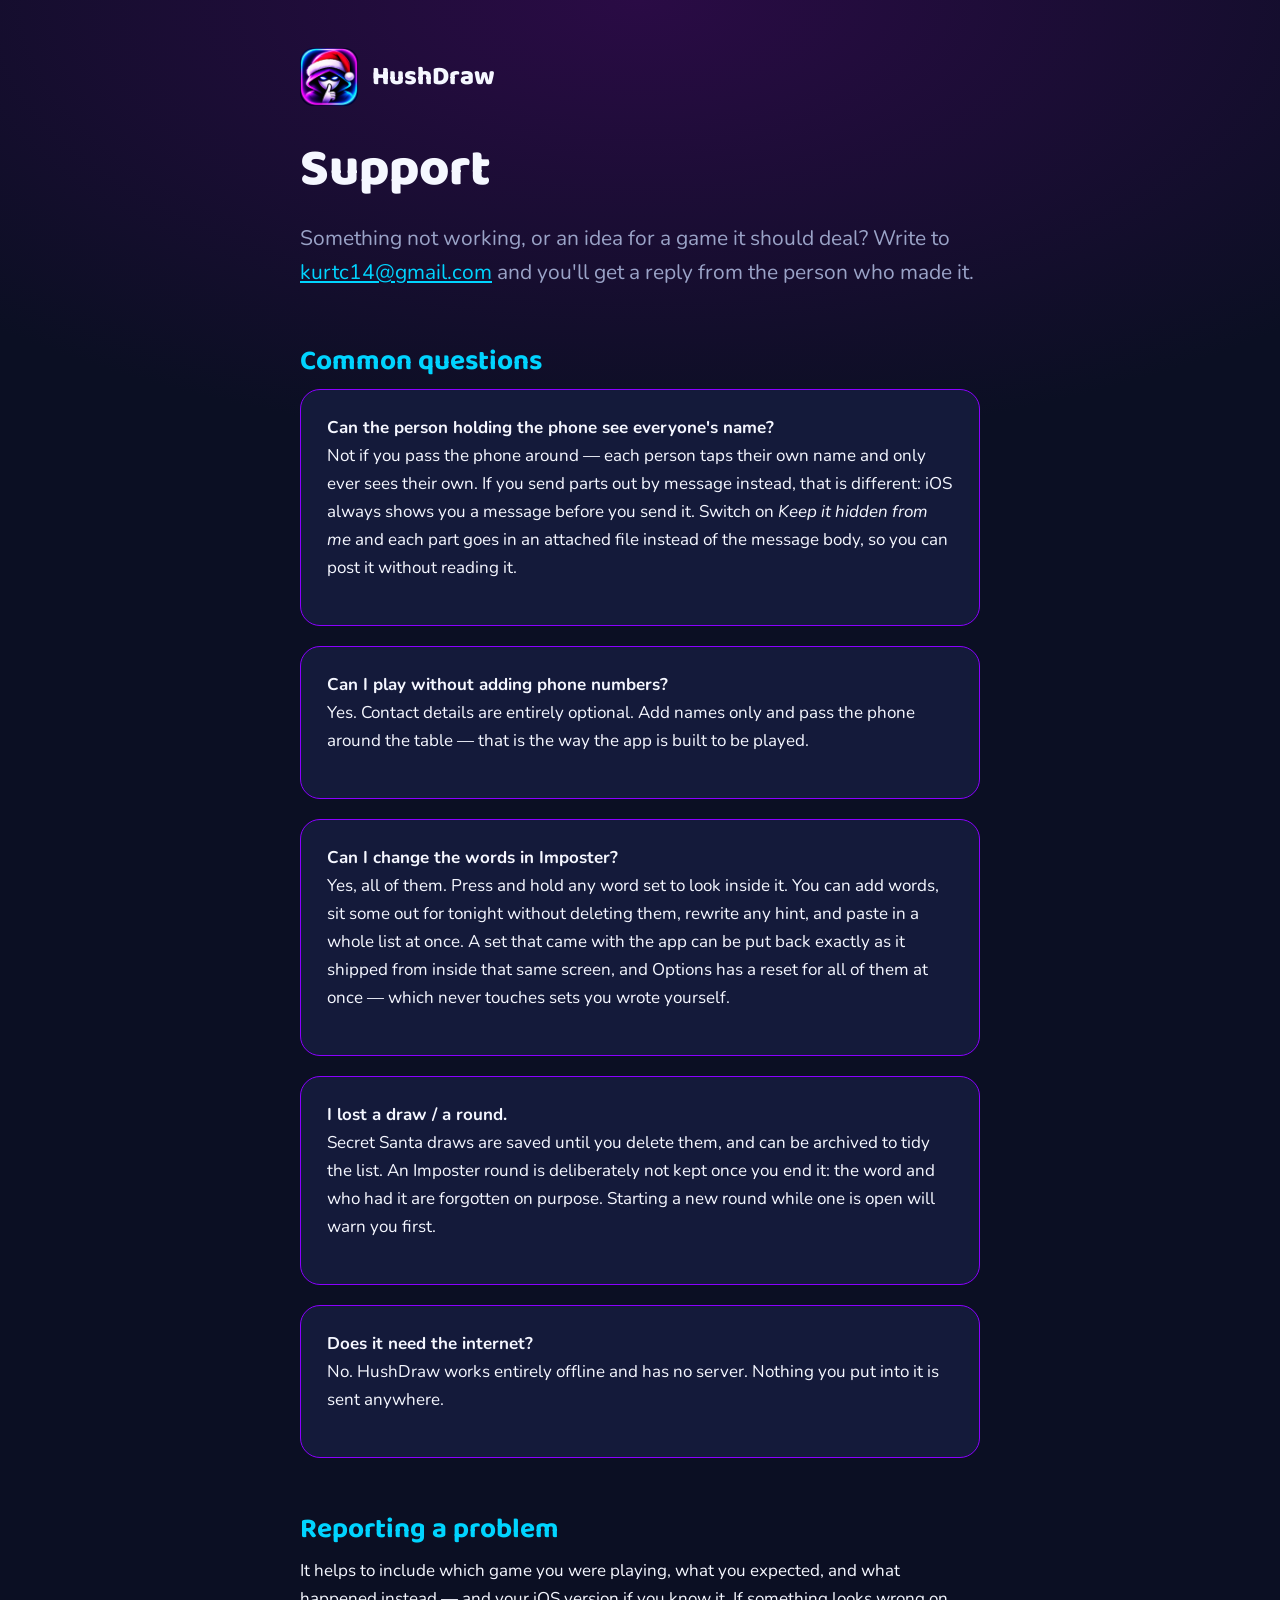
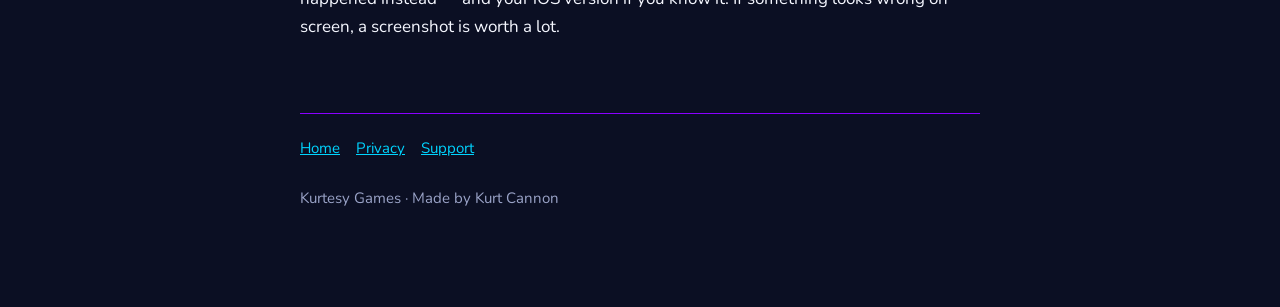
==== support.html @ d3ac8ffa "HushDraw site: privacy policy, support and landing page Privacy policy written against what the app " ====
<!doctype html>
<html lang="en">
<head>
<meta charset="utf-8">
<meta name="viewport" content="width=device-width,initial-scale=1">
<link rel="preconnect" href="https://fonts.googleapis.com">
<link rel="preconnect" href="https://fonts.gstatic.com" crossorigin>
<link href="https://fonts.googleapis.com/css2?family=Baloo+2:wght@600;700;800&family=Nunito:wght@400;600;700&display=swap" rel="stylesheet">
<link rel="stylesheet" href="shared.css">
<link rel="icon" href="icon.png">
<title>Support &middot; HushDraw</title>
</head>
<body><div class="wrap">
<header class="top"><img src="icon.png" alt=""><b>HushDraw</b></header>
<h1>Support</h1>

<p class="lede">Something not working, or an idea for a game it should deal? Write to
<a href="mailto:kurtc14@gmail.com">kurtc14@gmail.com</a> and you'll get a reply from the
person who made it.</p>

<h2>Common questions</h2>

<div class="card">
<p><strong>Can the person holding the phone see everyone's name?</strong><br>
Not if you pass the phone around &mdash; each person taps their own name and only ever sees
their own. If you send parts out by message instead, that is different: iOS always shows you
a message before you send it. Switch on <em>Keep it hidden from me</em> and each part goes in
an attached file instead of the message body, so you can post it without reading it.</p>
</div>

<div class="card">
<p><strong>Can I play without adding phone numbers?</strong><br>
Yes. Contact details are entirely optional. Add names only and pass the phone around the
table &mdash; that is the way the app is built to be played.</p>
</div>

<div class="card">
<p><strong>Can I change the words in Imposter?</strong><br>
Yes, all of them. Press and hold any word set to look inside it. You can add words, sit some
out for tonight without deleting them, rewrite any hint, and paste in a whole list at once.
A set that came with the app can be put back exactly as it shipped from inside that same
screen, and Options has a reset for all of them at once &mdash; which never touches sets you
wrote yourself.</p>
</div>

<div class="card">
<p><strong>I lost a draw / a round.</strong><br>
Secret Santa draws are saved until you delete them, and can be archived to tidy the list.
An Imposter round is deliberately not kept once you end it: the word and who had it are
forgotten on purpose. Starting a new round while one is open will warn you first.</p>
</div>

<div class="card">
<p><strong>Does it need the internet?</strong><br>
No. HushDraw works entirely offline and has no server. Nothing you put into it is sent
anywhere.</p>
</div>

<h2>Reporting a problem</h2>
<p>It helps to include which game you were playing, what you expected, and what happened
instead &mdash; and your iOS version if you know it. If something looks wrong on screen, a
screenshot is worth a lot.</p>

<footer><a href="./">Home</a><a href="privacy.html">Privacy</a><a href="support.html">Support</a><br><br>Kurtesy Games &middot; Made by Kurt Cannon</footer>
</div></body></html>
---- shared.css ----
/* HushDraw's own Neon Mystery palette, so the site and the app read as one thing. */
:root{
  --bg:#0B0F23; --surface:#141A3A; --ink:#F5F7FF; --muted:#9AA3C7;
  --accent:#00D4FF; --hot:#FF00B8; --edge:#8A00FF; --tile:#1A2145;
}
*{box-sizing:border-box}
html{-webkit-text-size-adjust:100%}
body{
  margin:0; color:var(--ink);
  background:var(--bg);
  background-image:radial-gradient(120% 80% at 50% 0%, #2A0B45 0%, #0B0F23 62%);
  background-attachment:fixed;
  font:400 17px/1.65 Nunito,system-ui,-apple-system,"Segoe UI",sans-serif;
}
.wrap{max-width:720px; margin:0 auto; padding:48px 20px 96px}
h1,h2,h3{font-family:"Baloo 2",Nunito,system-ui,sans-serif; line-height:1.15; margin:0 0 .4em}
h1{font-size:clamp(34px,7vw,52px); font-weight:800}
h2{font-size:clamp(22px,4vw,28px); font-weight:700; margin-top:2em; color:var(--accent)}
p{margin:0 0 1.1em}
a{color:var(--accent)}
.lede{font-size:clamp(18px,2.6vw,21px); color:var(--muted)}
.card{background:var(--surface); border:1px solid var(--edge); border-radius:20px; padding:24px 26px; margin:0 0 20px}
.meta{color:var(--muted); font-size:15px}
ul{padding-left:1.2em} li{margin:.35em 0}
header.top{display:flex; align-items:center; gap:14px; margin-bottom:34px}
header.top img{width:58px; height:58px; border-radius:14px; display:block}
header.top b{font-family:"Baloo 2",sans-serif; font-size:26px; font-weight:800}
.games{display:grid; gap:14px; grid-template-columns:repeat(auto-fit,minmax(220px,1fr)); padding:0; list-style:none}
.games li{background:var(--tile); border:1px solid var(--edge); border-radius:16px; padding:18px 20px; margin:0}
.games b{display:block; font-family:"Baloo 2",sans-serif; font-size:19px; margin-bottom:4px}
.games span{color:var(--muted); font-size:15px}
.soon{color:var(--hot); font-size:13px; font-weight:700; letter-spacing:.08em; text-transform:uppercase}
footer{margin-top:72px; padding-top:22px; border-top:1px solid var(--edge); color:var(--muted); font-size:15px}
footer a{margin-right:16px}
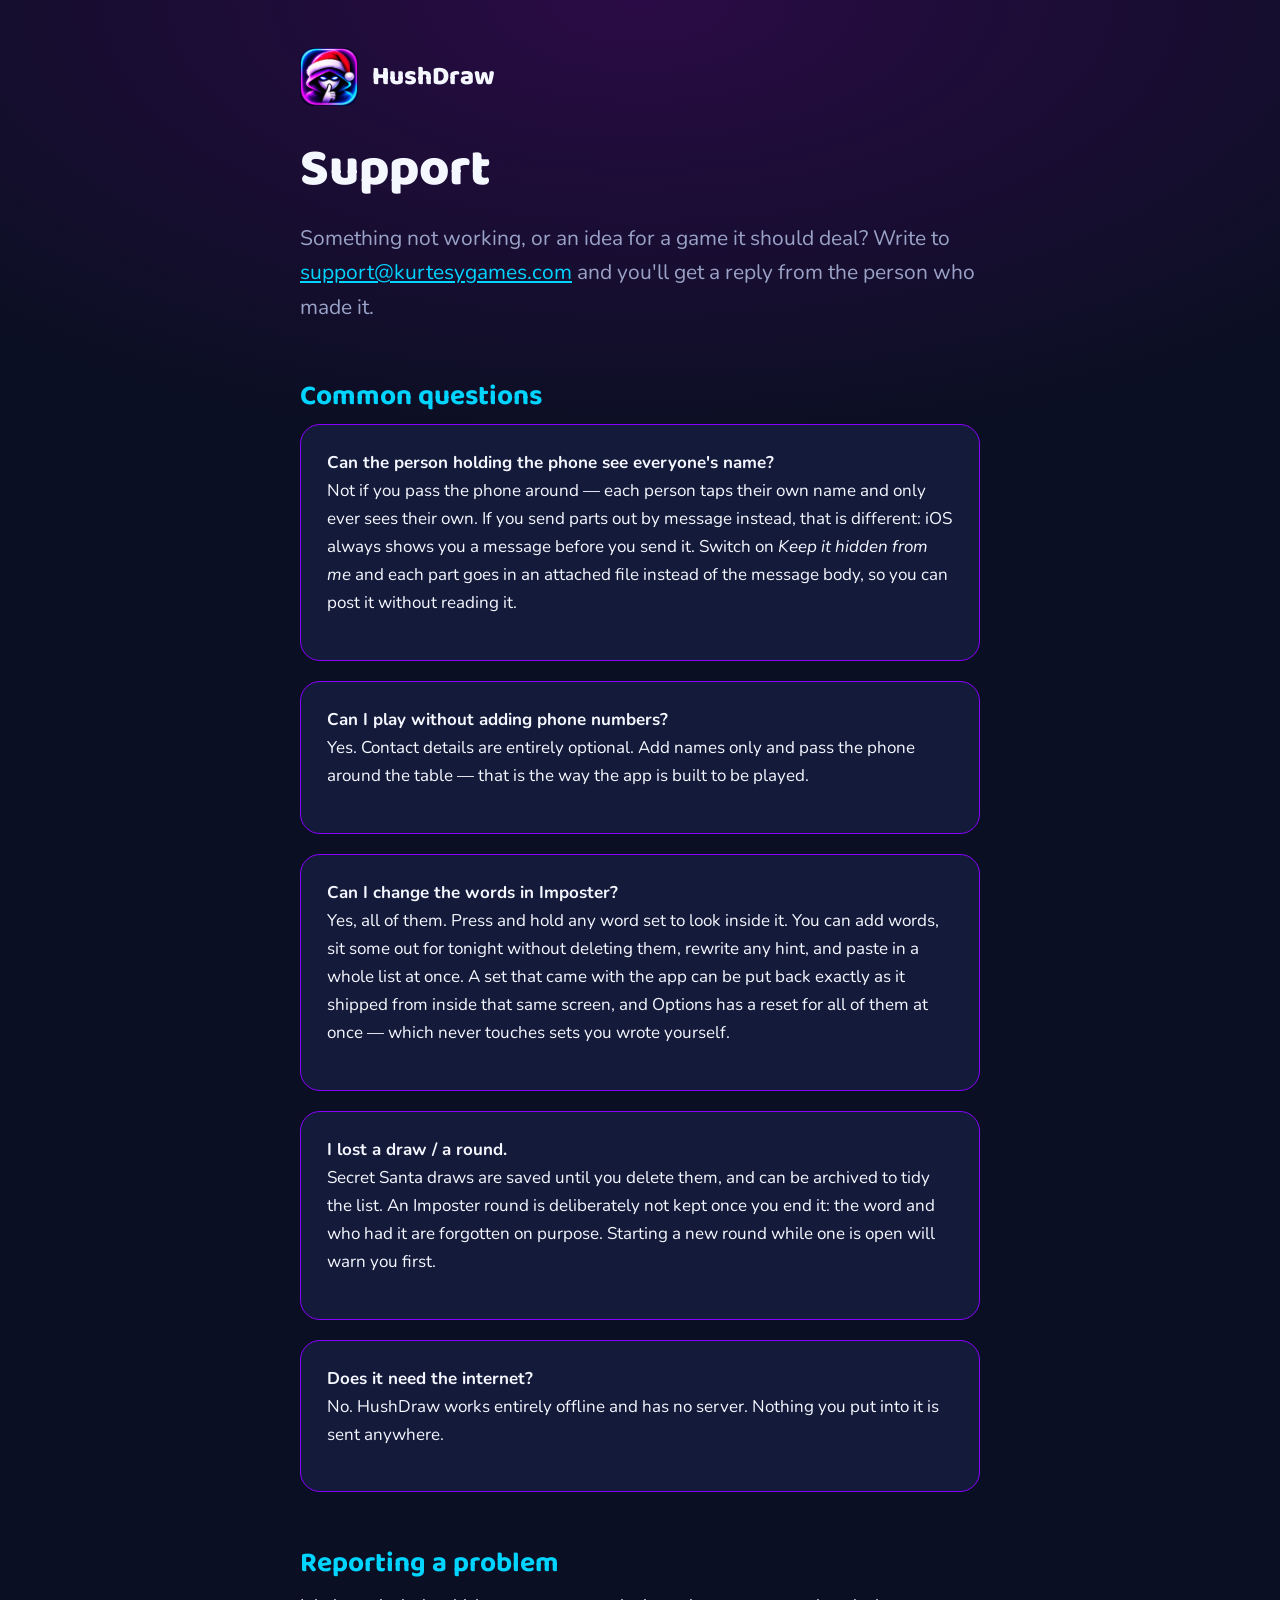
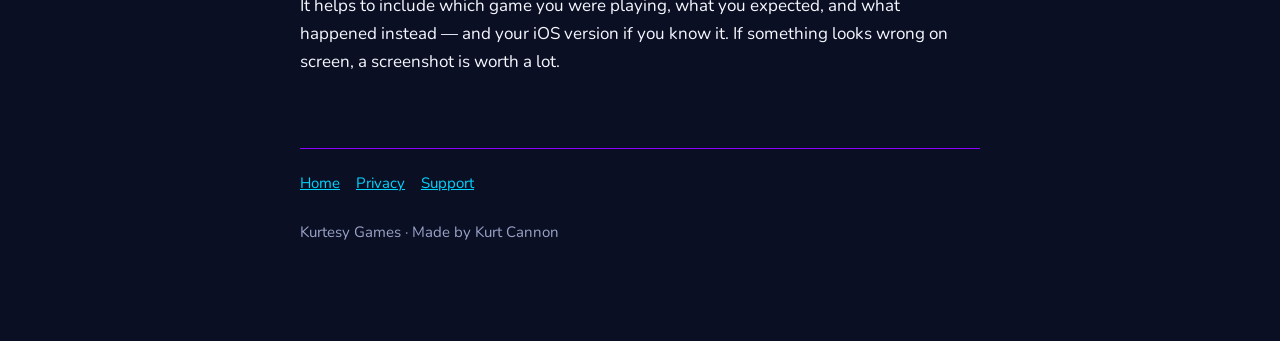
==== commit 1b7fc7ba: "Use the studio support address Every Kurtesy app now shares one contact address on the studio's own " ====
--- a/support.html
+++ b/support.html
@@ -15,7 +15,7 @@
 <h1>Support</h1>
 
 <p class="lede">Something not working, or an idea for a game it should deal? Write to
-<a href="mailto:kurtc14@gmail.com">kurtc14@gmail.com</a> and you'll get a reply from the
+<a href="mailto:support@kurtesygames.com">support@kurtesygames.com</a> and you'll get a reply from the
 person who made it.</p>
 
 <h2>Common questions</h2>
